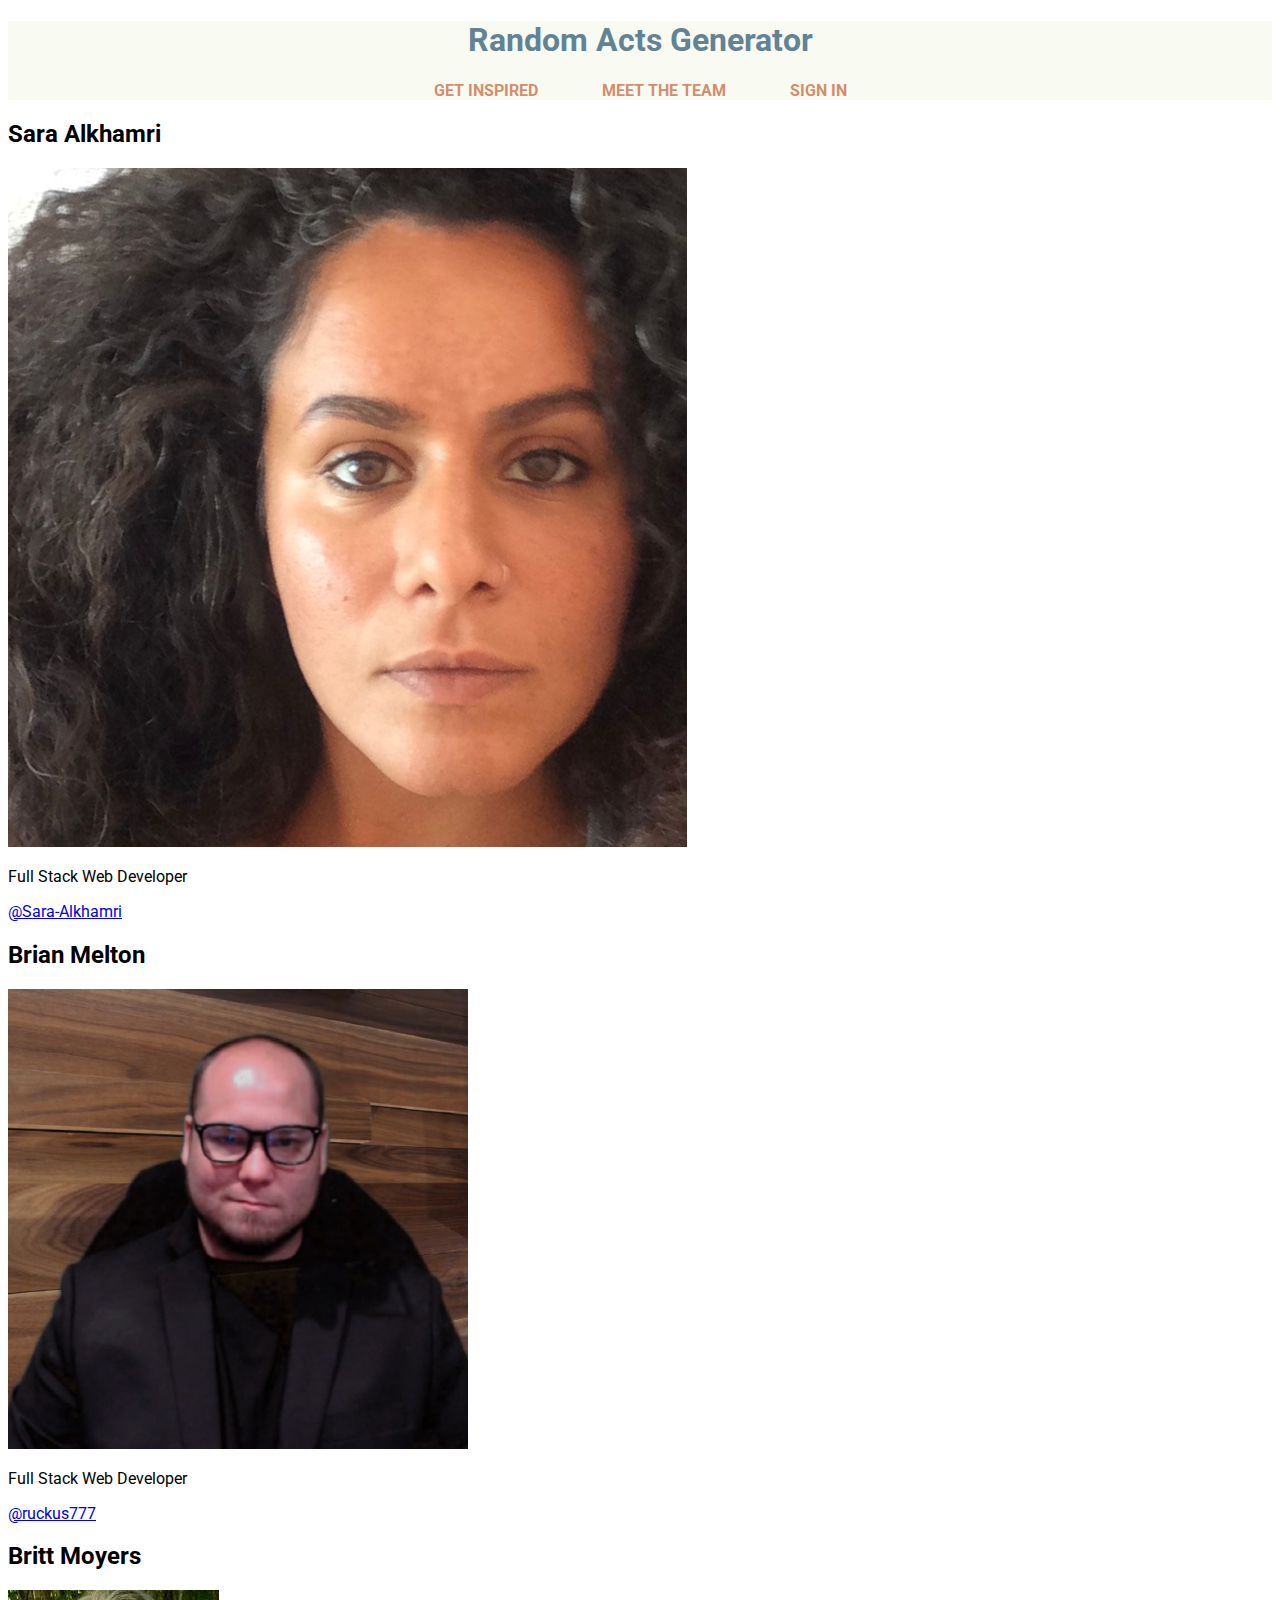
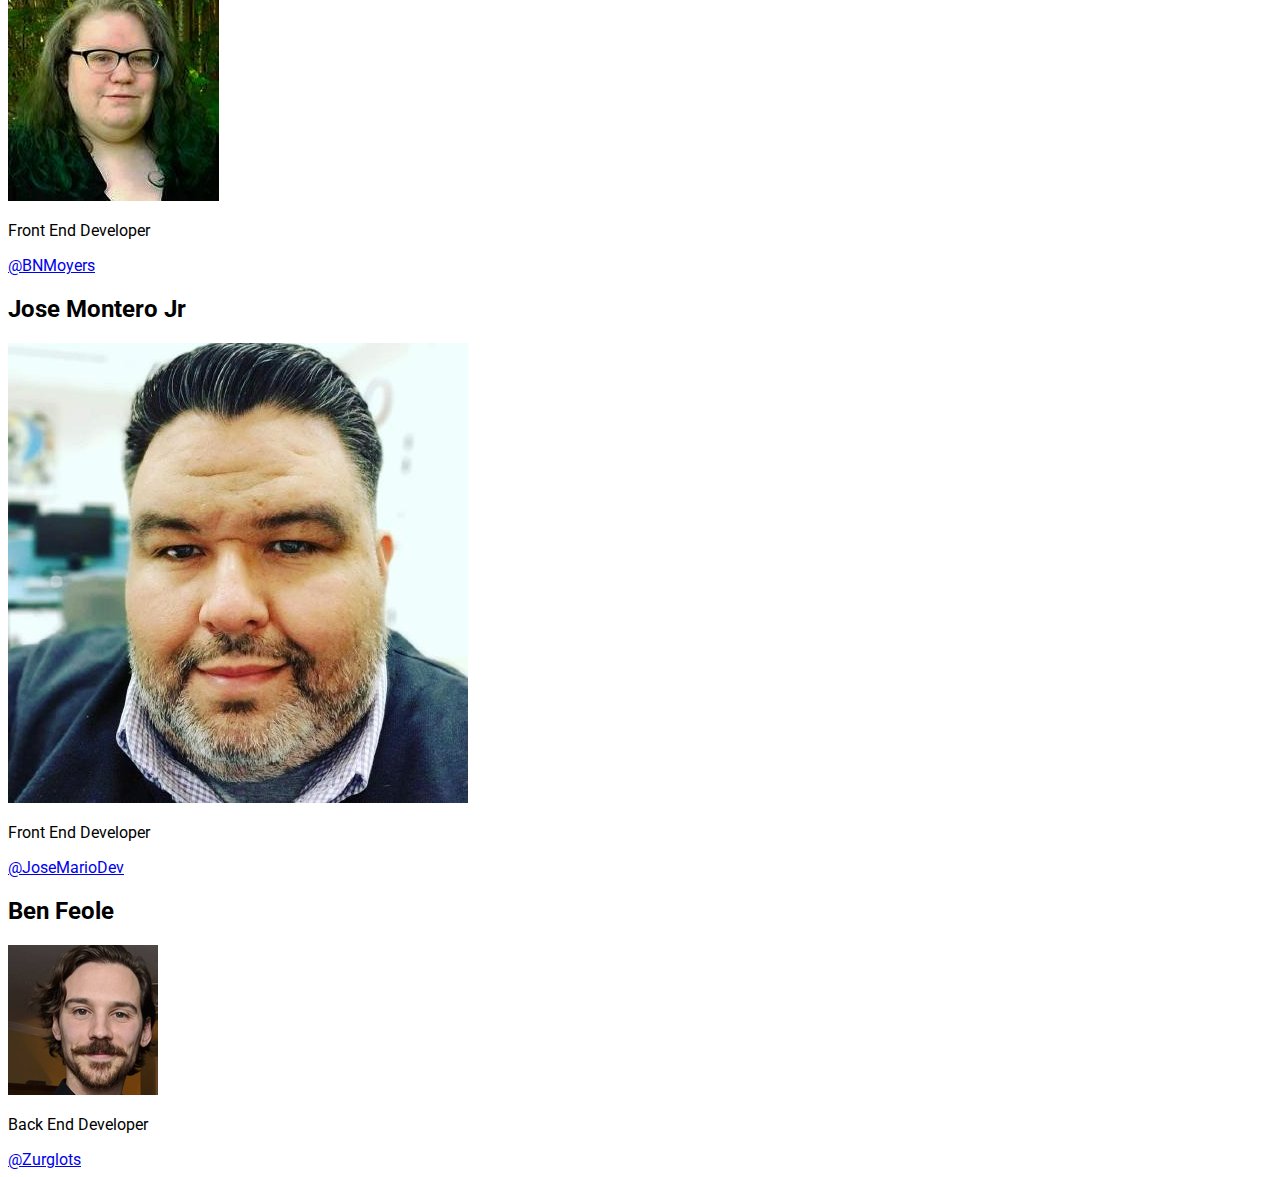
==== meettheteam.html @ 81bab3f1 "added team memeber info including img and github accounts to meettheteam.html" ====
<!DOCTYPE html>

<html lang="en">
    <head>
        <meta charset="utf-8">
        <meta name="viewport" content="width=device-width, initial-scale=1.0">
        <title></title>
            <link href="index.css" rel="stylesheet">
            <link href="https://fonts.googleapis.com/css?family=Indie+Flower|Roboto" rel="stylesheet"> 
    </head>

    <body>
       <div class="container">
           <header>
           <h1>Random Acts Generator</h1>
           <nav class="nav-container">
               <a href="">GET INSPIRED</a>
               <a href="">MEET THE TEAM</a>
               <a href="">SIGN IN</a>
            </header>   
           </nav>
       </div> 
       <section class="team">
           <div class="card">
               <h2>Sara Alkhamri</h2>
               <img src="/imgs/IMG_4330 2.jpg" alt="Sara Alkhamri">
               <p>Full Stack Web Developer</p>
               <a href="https://github.com/Sara-Alkhamri">@Sara-Alkhamri</a>
           </div>
           <div class="card">
                <h2>Brian Melton</h2>
                <img src="/imgs/Brian Melton.png" alt="Brian Melton">
                <p>Full Stack Web Developer</p>
                <a href="https://github.com/ruckus777">@ruckus777</a>
            </div>
            <div class="card">
                    <h2>Britt Moyers</h2>
                    <img src="/imgs/Britt Moyers.jpeg" alt="Britt Moyers">
                    <p>Front End Developer</p>
                    <a href="https://github.com/BNMoyers">@BNMoyers</a>
            </div>
            <div class="card">
                    <h2>Jose Montero Jr</h2>
                    <img src="/imgs/Jose Montero Jr.jpeg" alt="Jose Montero Jr">
                    <p>Front End Developer</p>
                    <a href="https://github.com/JoseMarioDev">@JoseMarioDev</a>
            </div>
            <div class="card">
                    <h2>Ben Feole</h2>
                    <img src="/imgs/Ben Feole.png" alt="Ben Feole">
                    <p>Back End Developer</p>
                    <a href="https://github.com/Zurglots">@Zurglots</a>
            </div>
            

            </div>







           
       </section>
    </body>
---- index.css ----
html {
    font-size: 62.5%;
}
html, 
body {
    font-family: 'Roboto', sans-serif;
    font-size: 1rem;
}
img {
    max-width: 100%;
    height: auto;
}
.container {
    /* max-width: 800px; */
    width: 100%;
    margin: 0 auto;
    /* display: flex; */
}
@media (max-width: 500px) {
    .container {
        /* align-items: center; */

    }
}
header {
    text-align: center;
    background-color: #f9fbf2;
}
h1 {
    color: #628395;
}
.nav-container {
    text-align: center;
    margin: 15px;
}

.nav-container a {
    text-decoration: none;
    font-weight: bold;
    color: #D38D6C;
    padding: 15px;
    margin: 15px;
}
@media (max-width: 500px) {
    .nav-container a {
        margin: 0px;  
    }
}
.content .main-content {
    display: flex;
    color: #628395;
    background-color: floralwhite;
}

@media (max-width: 500px) {
    .content .main-content {
        flex-direction: column;
    }
}
.content .main-content h2{
    text-align: center;
}
@media (max-width: 500px) {
    .content .main-content .first {
        
    }
}
.content .main-content p {
    padding: 10px;
}
footer {
    text-align: center;
}
footer .btn {
    border-radius: 20px;
    font-size: 1rem;
    padding: 5px 20px;
    background-color: #D38D6C;
}
footer p {
    text-align: center;
}
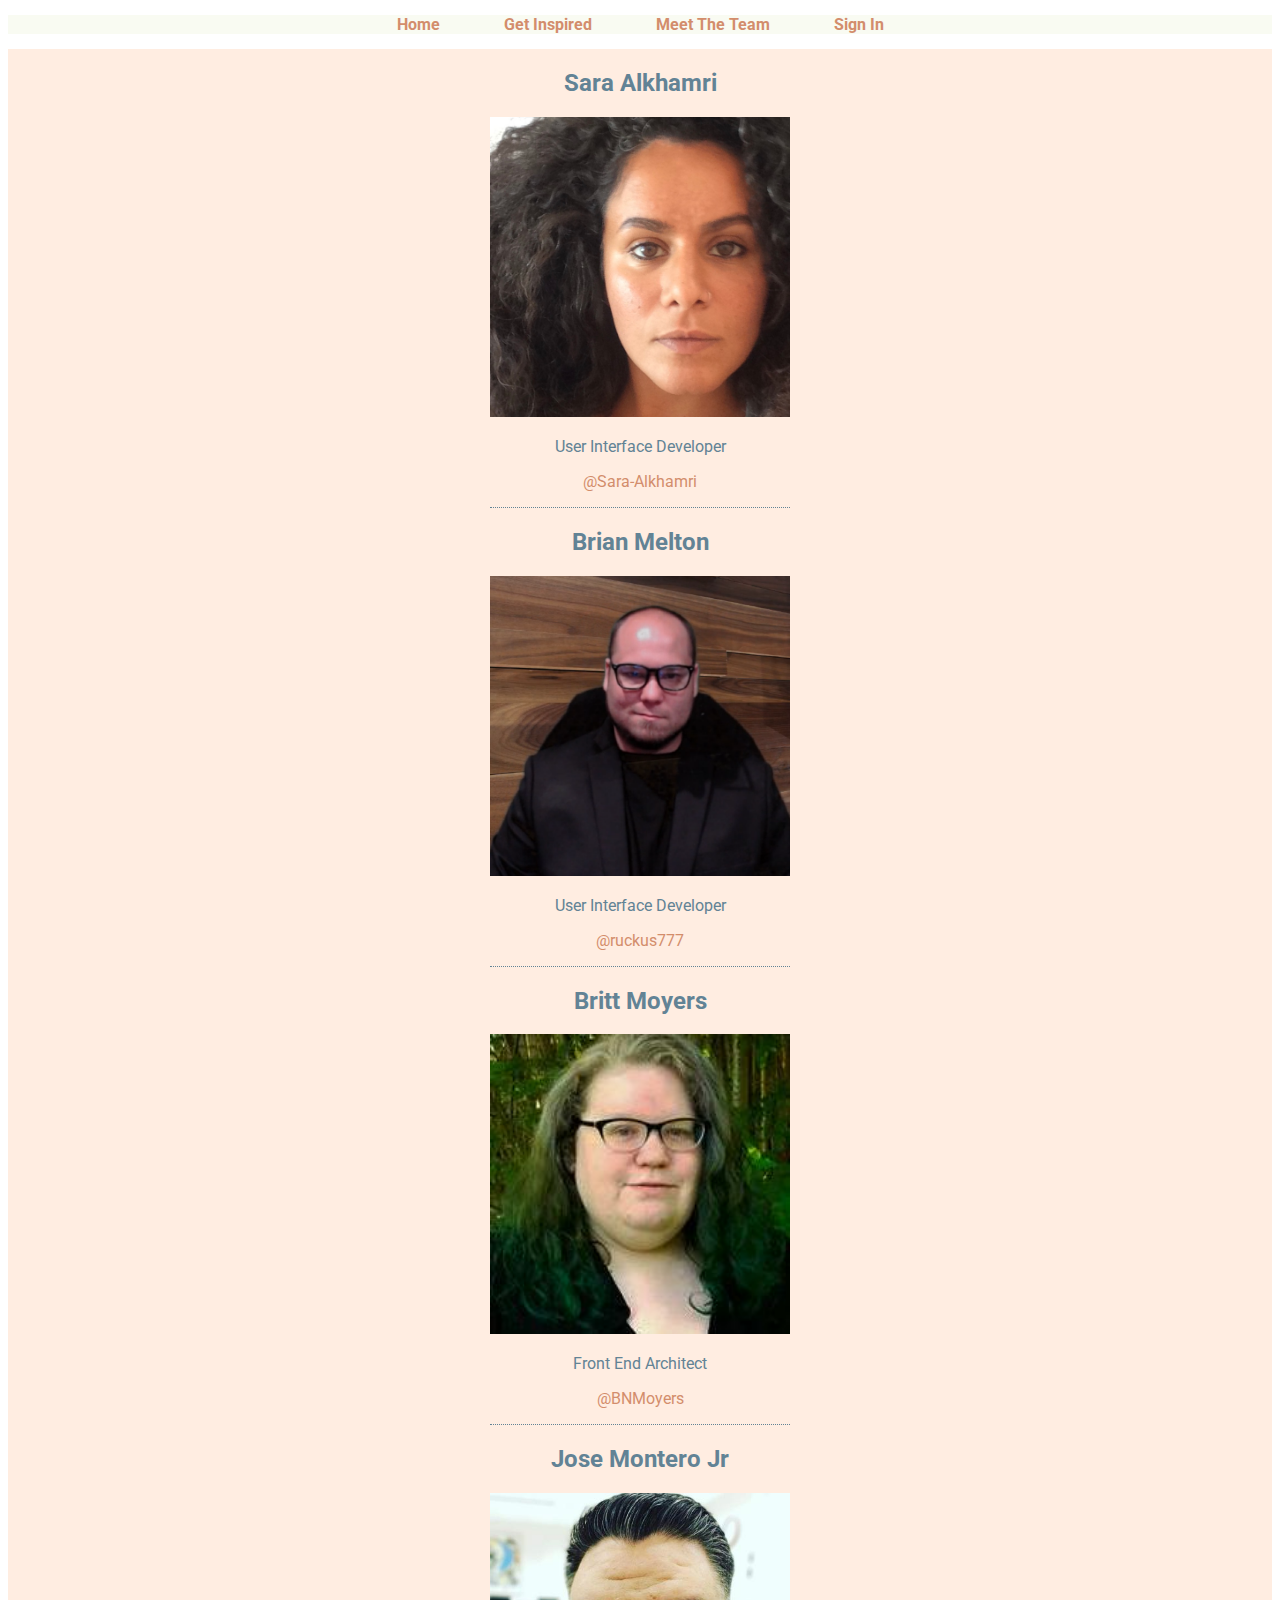
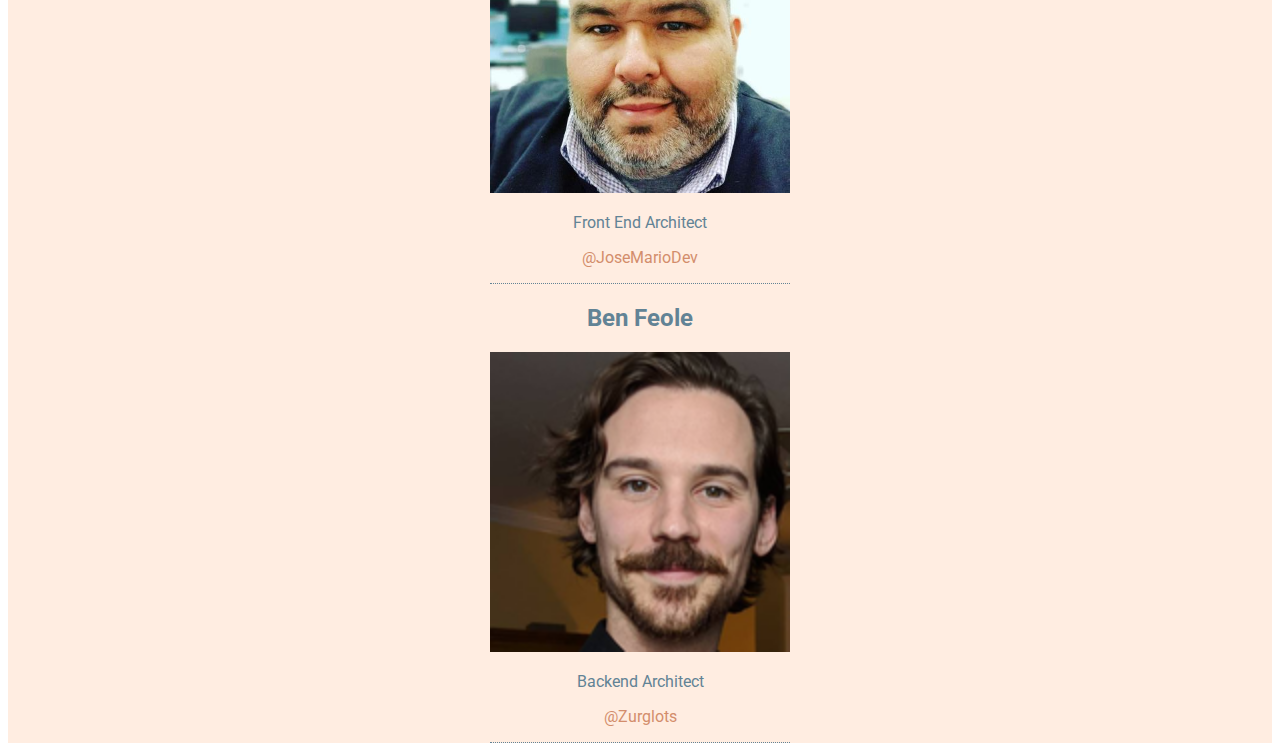
==== commit 6f0a5ac9: "added Netlify link to readme.md" ====
--- a/meettheteam.html
+++ b/meettheteam.html
@@ -6,17 +6,18 @@
         <meta name="viewport" content="width=device-width, initial-scale=1.0">
         <title></title>
             <link href="index.css" rel="stylesheet">
-            <link href="https://fonts.googleapis.com/css?family=Indie+Flower|Roboto" rel="stylesheet"> 
+            <link href="https://fonts.googleapis.com/css?family=Roboto&display=swap" rel="stylesheet"> 
     </head>
 
     <body>
        <div class="container">
            <header>
-           <h1>Random Acts Generator</h1>
+           <!-- <h1>Random Acts Generator</h1> -->
            <nav class="nav-container">
-               <a href="">GET INSPIRED</a>
-               <a href="">MEET THE TEAM</a>
-               <a href="">SIGN IN</a>
+               <a href="index.html">Home</a>
+               <a href="">Get Inspired</a>
+               <a href="">Meet The Team</a>
+               <a href="">Sign In</a>
             </header>   
            </nav>
        </div> 
@@ -24,43 +25,33 @@
            <div class="card">
                <h2>Sara Alkhamri</h2>
                <img src="/imgs/IMG_4330 2.jpg" alt="Sara Alkhamri">
-               <p>Full Stack Web Developer</p>
+               <p>User Interface Developer</p>
                <a href="https://github.com/Sara-Alkhamri">@Sara-Alkhamri</a>
            </div>
            <div class="card">
                 <h2>Brian Melton</h2>
                 <img src="/imgs/Brian Melton.png" alt="Brian Melton">
-                <p>Full Stack Web Developer</p>
+                <p>User Interface Developer</p>
                 <a href="https://github.com/ruckus777">@ruckus777</a>
             </div>
             <div class="card">
                     <h2>Britt Moyers</h2>
                     <img src="/imgs/Britt Moyers.jpeg" alt="Britt Moyers">
-                    <p>Front End Developer</p>
+                    <p>Front End Architect</p>
                     <a href="https://github.com/BNMoyers">@BNMoyers</a>
             </div>
             <div class="card">
                     <h2>Jose Montero Jr</h2>
                     <img src="/imgs/Jose Montero Jr.jpeg" alt="Jose Montero Jr">
-                    <p>Front End Developer</p>
+                    <p>Front End Architect</p>
                     <a href="https://github.com/JoseMarioDev">@JoseMarioDev</a>
             </div>
             <div class="card">
                     <h2>Ben Feole</h2>
                     <img src="/imgs/Ben Feole.png" alt="Ben Feole">
-                    <p>Back End Developer</p>
+                    <p>Backend Architect</p>
                     <a href="https://github.com/Zurglots">@Zurglots</a>
             </div>
-            
-
             </div>
-
-
-
-
-
-
-
-           
        </section>
     </body>--- a/index.css
+++ b/index.css
@@ -7,25 +7,18 @@
     font-size: 1rem;
 }
 img {
-    max-width: 100%;
+    max-width: 100%; 
     height: auto;
 }
 .container {
-    /* max-width: 800px; */
     width: 100%;
     margin: 0 auto;
-    /* display: flex; */
-}
-@media (max-width: 500px) {
-    .container {
-        /* align-items: center; */
-
-    }
 }
 header {
     text-align: center;
     background-color: #f9fbf2;
 }
+
 h1 {
     color: #628395;
 }
@@ -46,37 +39,84 @@
         margin: 0px;  
     }
 }
-.content .main-content {
+.profile-img img {
+    display: block;
+    object-fit: cover;
+    border-radius: 0px;
+    width: 100%;
+    height: 300px;
+    opacity: 1;
+    object-position: center 30%;
+}
+.main-content {
     display: flex;
+    flex-direction: column;
     color: #628395;
-    background-color: floralwhite;
+    padding: 30px;
+    text-align: center;
+    
 }
-
 @media (max-width: 500px) {
-    .content .main-content {
-        flex-direction: column;
+    .main-content {
+        align-items: center;
+        padding: 0;
     }
 }
-.content .main-content h2{
+.main-content h2{
     text-align: center;
+    color: #D38D6C;
+    font-size: 2.5rem;
 }
-@media (max-width: 500px) {
-    .content .main-content .first {
-        
-    }
-}
-.content .main-content p {
-    padding: 10px;
+.main-content p {
+    font-size: 1rem;
 }
 footer {
     text-align: center;
+    flex-direction: column; 
+    padding: 20px;
+    /* border-top: 1px dotted #D38D6C;   */
 }
-footer .btn {
+footer h2 {
+    color: #D38D6C;
+}
+form {
+    display: flex;
+    flex-direction: column;
+    align-items: center;
+}
+input {
+    height: 40px;
+    width: 350px;
+    border: none;
+    border-bottom: 1px solid #D38D6C;
+}
+.sign-up {
+    background: #628395;
+    color: white;
     border-radius: 20px;
     font-size: 1rem;
     padding: 5px 20px;
-    background-color: #D38D6C;
+    margin: 10px;
+  }
+.team {
+    display: flex;
+    flex-direction: column;
+    align-items: center; 
+    background: #ffede1;
 }
-footer p {
+.card {
+    color: #628395;
+    border-bottom: 1px dotted;
+    padding-bottom: 1rem;
+}
+.team .card {
     text-align: center;
-}+}
+.card img {
+    width: 300px;
+}
+.card a {
+    text-decoration: none;
+    color: #D38D6C; 
+}
+
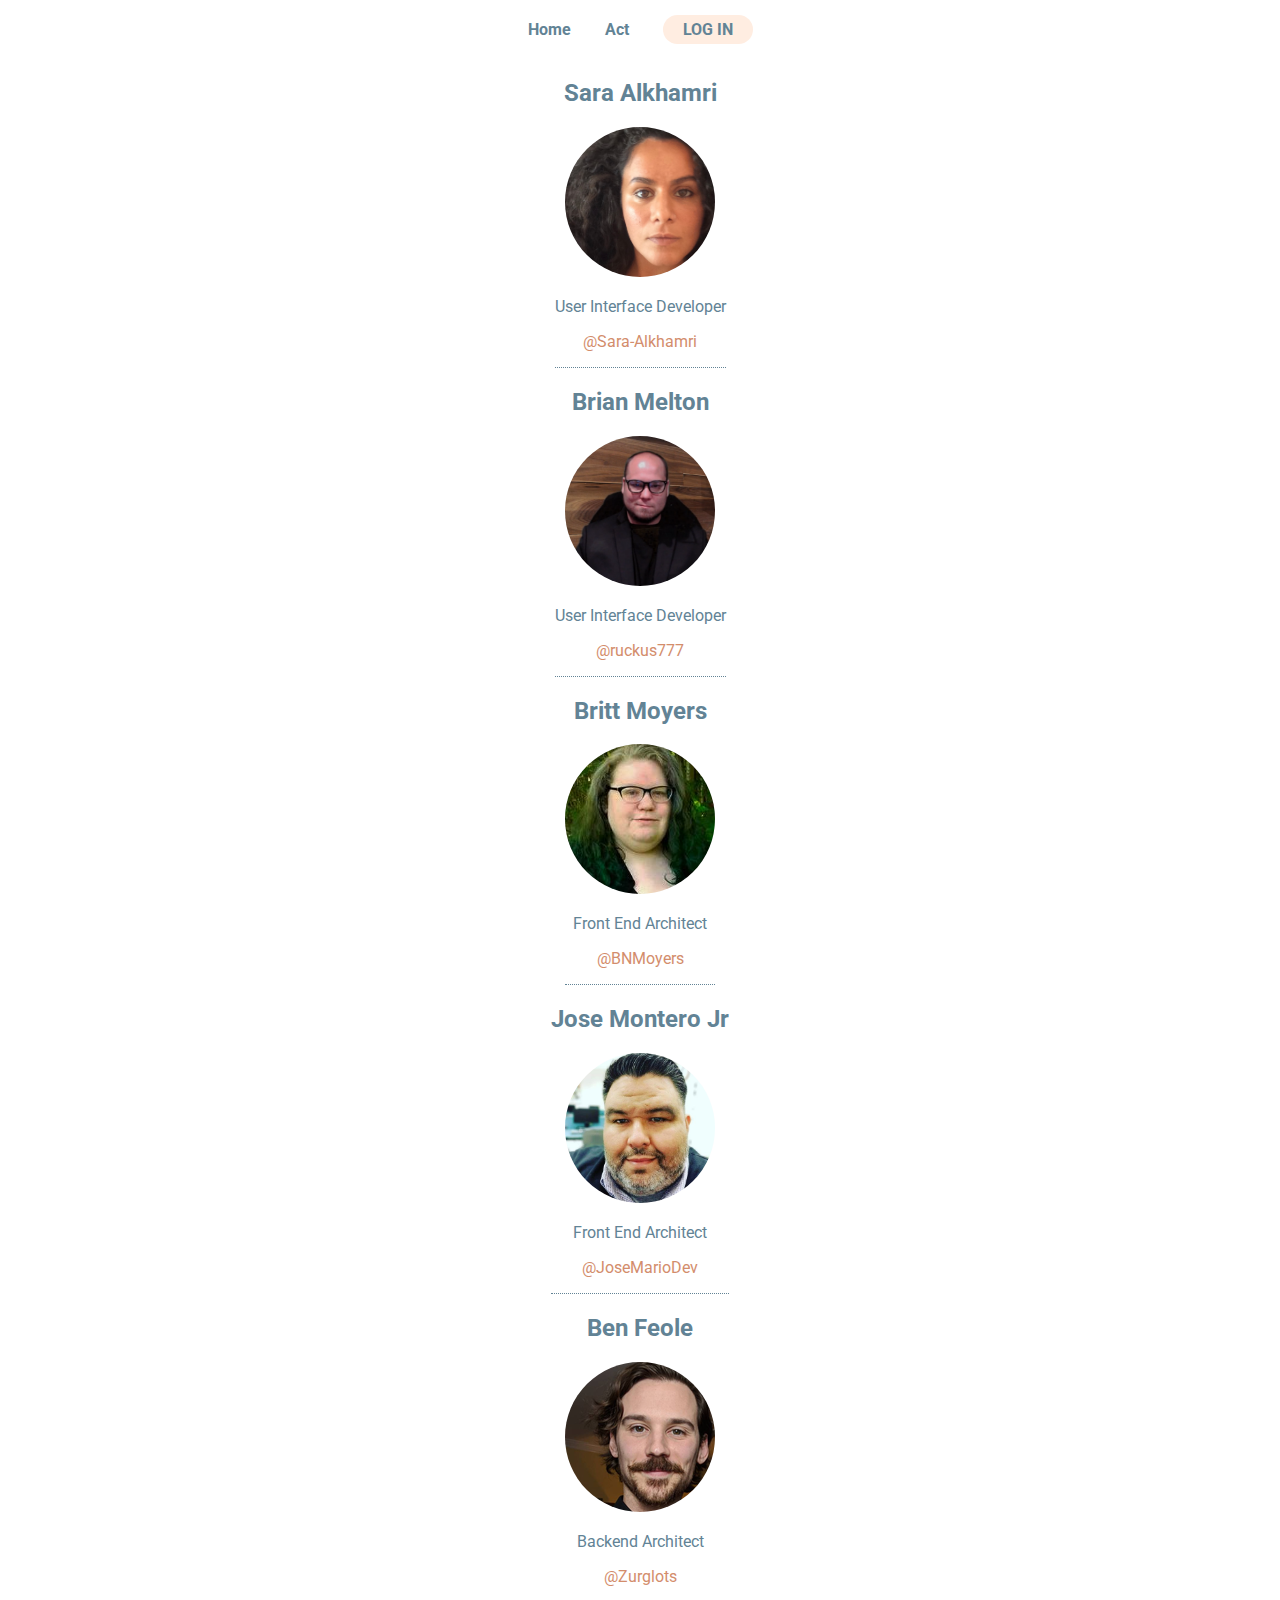
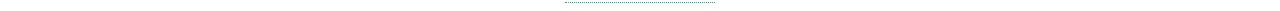
==== commit 1595e93c: "cleaned up code" ====
--- a/meettheteam.html
+++ b/meettheteam.html
@@ -12,12 +12,10 @@
     <body>
        <div class="container">
            <header>
-           <!-- <h1>Random Acts Generator</h1> -->
            <nav class="nav-container">
                <a href="index.html">Home</a>
-               <a href="">Get Inspired</a>
-               <a href="">Meet The Team</a>
-               <a href="">Sign In</a>
+               <a href="">Act</a>
+               <a href="https://random-acts-frontend.netlify.com/" class="sign-up">LOG IN</a>
             </header>   
            </nav>
        </div> 
@@ -52,6 +50,5 @@
                     <p>Backend Architect</p>
                     <a href="https://github.com/Zurglots">@Zurglots</a>
             </div>
-            </div>
        </section>
     </body>--- a/index.css
+++ b/index.css
@@ -16,28 +16,20 @@
 }
 header {
     text-align: center;
-    background-color: #f9fbf2;
 }
 
 h1 {
-    color: #628395;
+    color: #D38D6C;
 }
 .nav-container {
     text-align: center;
-    margin: 15px;
+    margin: 20px;
 }
-
 .nav-container a {
     text-decoration: none;
     font-weight: bold;
-    color: #D38D6C;
-    padding: 15px;
+    color: #628395;
     margin: 15px;
-}
-@media (max-width: 500px) {
-    .nav-container a {
-        margin: 0px;  
-    }
 }
 .profile-img img {
     display: block;
@@ -49,12 +41,11 @@
     object-position: center 30%;
 }
 .main-content {
-    display: flex;
     flex-direction: column;
     color: #628395;
     padding: 30px;
-    text-align: center;
-    
+    margin-bottom: 5px;
+    text-align: center; 
 }
 @media (max-width: 500px) {
     .main-content {
@@ -70,11 +61,21 @@
 .main-content p {
     font-size: 1rem;
 }
+.sign-up {
+    background: #ffede1;
+    color: #628395;
+    border-radius: 20px;
+    font-size: 1rem;
+    padding: 5px 20px;
+    margin: 10px;
+    text-decoration: none;
+    border: none;
+}
 footer {
     text-align: center;
     flex-direction: column; 
     padding: 20px;
-    /* border-top: 1px dotted #D38D6C;   */
+    background: #f9fbf2;
 }
 footer h2 {
     color: #D38D6C;
@@ -90,19 +91,11 @@
     border: none;
     border-bottom: 1px solid #D38D6C;
 }
-.sign-up {
-    background: #628395;
-    color: white;
-    border-radius: 20px;
-    font-size: 1rem;
-    padding: 5px 20px;
-    margin: 10px;
-  }
+
 .team {
     display: flex;
     flex-direction: column;
     align-items: center; 
-    background: #ffede1;
 }
 .card {
     color: #628395;
@@ -113,7 +106,8 @@
     text-align: center;
 }
 .card img {
-    width: 300px;
+    width: 150px;
+    border-radius: 150px;
 }
 .card a {
     text-decoration: none;
